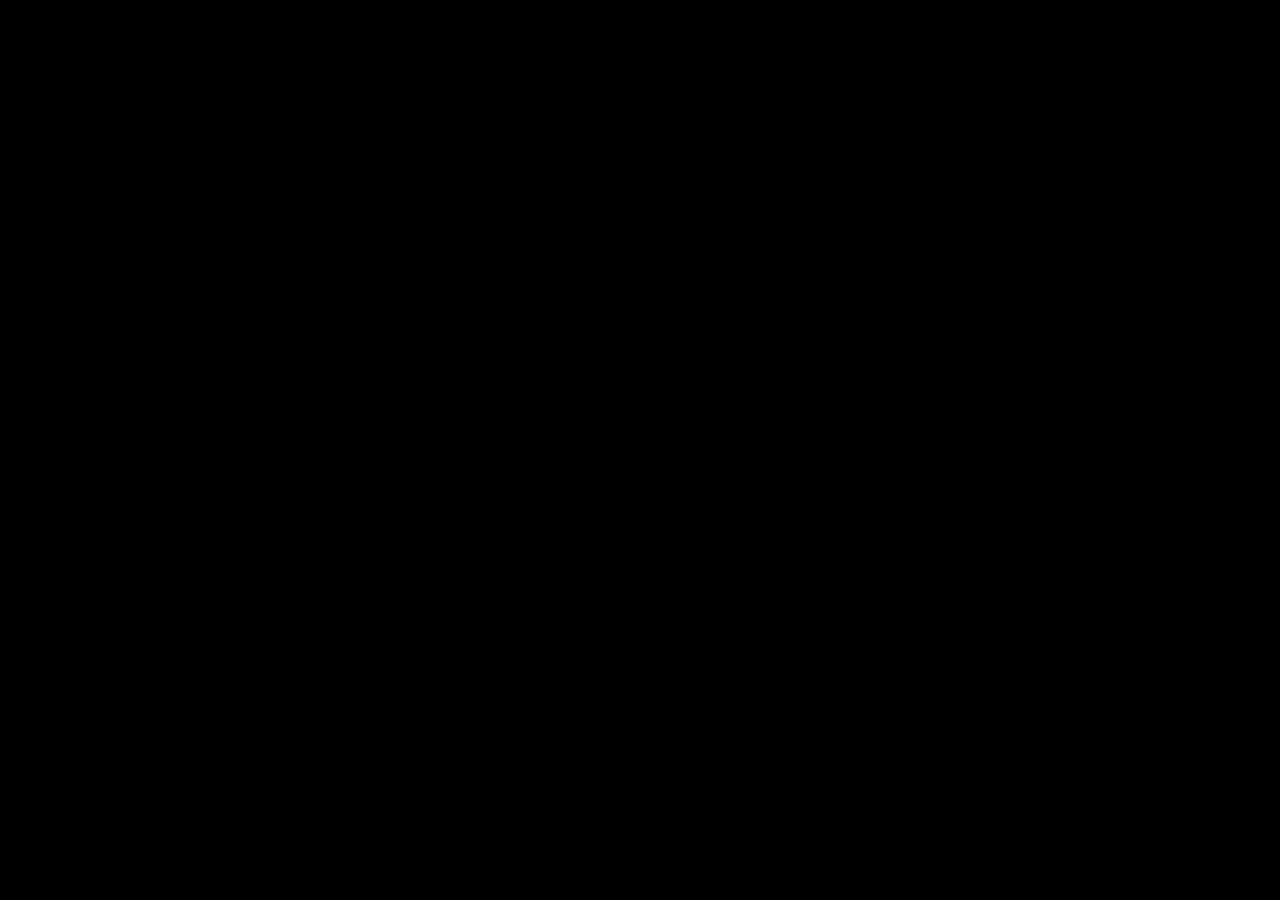
==== blog.html @ c132b90a "Update blog.html" ====
<!DOCTYPE html>
<html>
  <head>
    <meta charset="UTF-8" />
    <meta name="viewport" content="width=device-width, user-scalable=no">
    <link rel="stylesheet" type="text/css" href="css/styles.css" />
    <link rel="stylesheet" type="text/css" href="css/responsive.css" />
  </head>
  <body class="cardTemplate">
    <div class="card">
      <div class="card-image"></div>
      <div class="card-text">
        <span class="date">4 days ago</span>
        <h2>Post One</h2>
        <p>Lorem ipsum dolor sit amet consectetur, Ducimus, repudiandae temporibus omnis illum maxime.</p>
      </div>
      </div>
    <div class="card">
      <div class="card-image card2"></div>
      <div class="card-text card2">
        <span class="date">1 week ago</span>
        <h2>Post Two</h2>
        <p>Adipisicing elit. Ducimus, repudiandae corrupti amet temporibus omnis provident illum maxime quod.</p>
      </div>
      <div class="card-stats card2">
        <div class="stat">
          <div class="value">7<sup>m</sup></div>
          <div class="type">read</div>
        </div>
        <div class="stat border">
          <div class="value">7152</div>
          <div class="type">views</div>
        </div>
        <div class="stat">
          <div class="value">21</div>
          <div class="type">comments</div>
        </div>
      </div>
    </div>
    <div class="card">
        <div class="card-image card3"></div>
        <div class="card-text card3">
          <span class="date">3 week ago</span>
          <h2>Post Three</h2>
          <p>Repudiandae corrupti amet temporibus omnis provident illum maxime.</p>
        </div>
        <div class="card-stats card3">
          <div class="stat">
            <div class="value">5<sup>m</sup></div>
            <div class="type">read</div>
          </div>
          <div class="stat border">
            <div class="value">3021</div>
            <div class="type">views</div>
          </div>
          <div class="stat">
            <div class="value">15</div>
            <div class="type">comments</div>
          </div>
        </div>
      </div>
  </body>
</html>
---- css/styles.css ----
body {
  width: 100vw;
  height: 100vh;
  margin: 0;
  background: black;
  overflow: hidden;
  display: flex;
  justify-content: center;
  align-items: center;
}

canvas {
  position: absolute;
  top:0;
  left:0;
  z-index: -1;
}

.text-box {
  font-size: 30px;
  font-family: 'Raleway', sans-serif;
  letter-spacing: 7px;
  word-spacing: 12px;
  text-transform: uppercase;
  color:rgb(238, 238, 238);
  text-align: center;
}

.button-wrapper {
  display: flex;
  justify-content: center;
  align-items: center;
  padding: 15px;
  flex-direction: row;
}

.button {
  display: inline-block;
  font-size: 10px;
  font-weight: bold;
  padding: 15px;
  margin-left:20px;
  margin-right:20px;
  word-spacing: normal;
  letter-spacing: 5px;
  border: 2px solid white;
  background: black;
  cursor: pointer;
}

.button:hover {
  color: greenyellow;
  border: 2px solid greenyellow;
}
---- css/responsive.css ----
@media screen and (min-width: 480px) {
    
    .text-box {
        font-size: 40px;
      }

      .button {
        font-size: 12px;
      }

    }


@media screen and (min-width: 660px) {

    .text-box {
        font-size: 60px;
      }

      .button-wrapper {
        padding: 20px;
      }
      
      .button {
        font-size: 16px;
      }            



    }
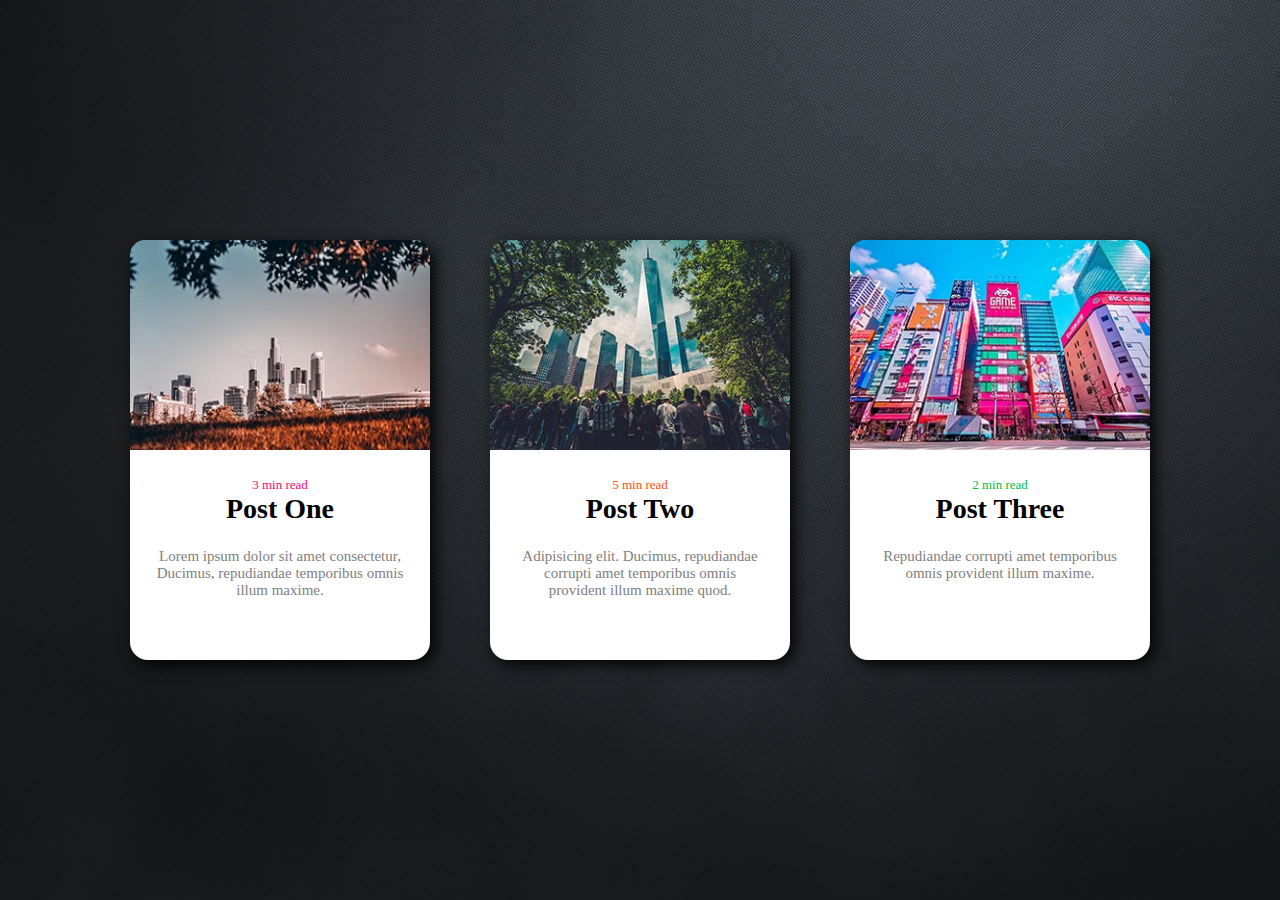
==== commit ba4193ac: "branch8_18112019" ====
--- a/blog.html
+++ b/blog.html
@@ -10,7 +10,7 @@
     <div class="card">
       <div class="card-image"></div>
       <div class="card-text">
-        <span class="date">4 days ago</span>
+        <span class="date">3 min read</span>
         <h2>Post One</h2>
         <p>Lorem ipsum dolor sit amet consectetur, Ducimus, repudiandae temporibus omnis illum maxime.</p>
       </div>
@@ -18,45 +18,17 @@
     <div class="card">
       <div class="card-image card2"></div>
       <div class="card-text card2">
-        <span class="date">1 week ago</span>
+        <span class="date">5 min read</span>
         <h2>Post Two</h2>
         <p>Adipisicing elit. Ducimus, repudiandae corrupti amet temporibus omnis provident illum maxime quod.</p>
       </div>
-      <div class="card-stats card2">
-        <div class="stat">
-          <div class="value">7<sup>m</sup></div>
-          <div class="type">read</div>
-        </div>
-        <div class="stat border">
-          <div class="value">7152</div>
-          <div class="type">views</div>
-        </div>
-        <div class="stat">
-          <div class="value">21</div>
-          <div class="type">comments</div>
-        </div>
       </div>
-    </div>
     <div class="card">
         <div class="card-image card3"></div>
         <div class="card-text card3">
-          <span class="date">3 week ago</span>
+          <span class="date">2 min read</span>
           <h2>Post Three</h2>
           <p>Repudiandae corrupti amet temporibus omnis provident illum maxime.</p>
-        </div>
-        <div class="card-stats card3">
-          <div class="stat">
-            <div class="value">5<sup>m</sup></div>
-            <div class="type">read</div>
-          </div>
-          <div class="stat border">
-            <div class="value">3021</div>
-            <div class="type">views</div>
-          </div>
-          <div class="stat">
-            <div class="value">15</div>
-            <div class="type">comments</div>
-          </div>
         </div>
       </div>
   </body>
--- a/css/styles.css
+++ b/css/styles.css
@@ -51,4 +51,131 @@
 .button:hover {
   color: greenyellow;
   border: 2px solid greenyellow;
-}+}
+
+a {
+  text-decoration: none;
+  color: white;
+}
+
+/* BLOG PAGE */
+
+.cardTemplate {
+  width: 100vw;
+  height: 100vh;
+  display: flex;
+  align-items: center;
+  justify-content: center;
+  background:url("../img/background.jpg");
+  overflow: hidden;
+}
+.card {
+  display: grid;
+  grid-template-columns: 300px;
+  grid-template-rows: 210px 210px 0px;
+  grid-template-areas: "image" "text" "stats";
+
+  border-radius: 18px;
+  background: white;
+  box-shadow: 5px 5px 15px rgba(0,0,0,0.9);
+  font-family: roboto;
+  text-align: center;
+
+
+  transition: 0.5s ease;
+  cursor: pointer;
+  margin:30px;
+}
+.card-image {
+  grid-area: image;
+  background: url("../img/img1.jpg");
+  border-top-left-radius: 15px;
+  border-top-right-radius: 15px;
+  background-size: cover;
+}
+
+.card-text {
+  grid-area: text;
+  margin: 25px;
+}
+.card-text .date {
+  color: rgb(255, 7, 110);
+  font-size:13px;
+}
+.card-text p {
+  color: grey;
+  font-size:15px;
+  font-weight: 300;
+}
+.card-text h2 {
+  margin-top:0px;
+  font-size:28px;
+}
+.card-stats {
+  grid-area: stats;
+  display: grid;
+  grid-template-columns: 1fr 1fr 1fr;
+  grid-template-rows: 1fr;
+  border-bottom-left-radius: 15px;
+  border-bottom-right-radius: 15px;
+  background: rgb(255, 7, 110);
+}
+.card-stats .stat {
+  padding:10px;
+  display: flex;
+  align-items: center;
+  justify-content: center;
+  flex-direction: column;
+  color: white;
+}
+.card-stats .border {
+  border-left: 1px solid rgb(172, 26, 87);
+  border-right: 1px solid rgb(172, 26, 87);
+}
+.card-stats .value{
+  font-size:22px;
+  font-weight: 500;
+}
+.card-stats .value sup{
+  font-size:12px;
+}
+.card-stats .type{
+  font-size:11px;
+  font-weight: 300;
+  text-transform: uppercase;
+}
+.card:hover {
+  transform: scale(1.15);
+  box-shadow: 5px 5px 15px rgba(0,0,0,0.6);
+}
+
+/*card2*/
+.card-image.card2 {
+  background: url("../img/img2.jpg");
+  background-size: cover;
+}
+.card-text.card2 .date {
+  color: rgb(255, 77, 7);
+}
+.card-stats.card2 .border {
+  border-left: 1px solid rgb(185, 67, 20);
+  border-right: 1px solid rgb(185, 67, 20);
+}
+.card-stats.card2 {
+  background: rgb(255, 77, 7);
+}
+/*card3*/
+.card-image.card3 {
+  background: url("../img/img3.jpg");
+  background-size: cover;
+}
+.card-text.card3 .date {
+  color: rgb(0, 189, 63);
+}
+.card-stats.card3 .border {
+  border-left: 1px solid rgb(14, 122, 50);
+  border-right: 1px solid rgb(14, 122, 50);
+}
+.card-stats.card3 {
+  background: rgb(0, 189, 63);
+}
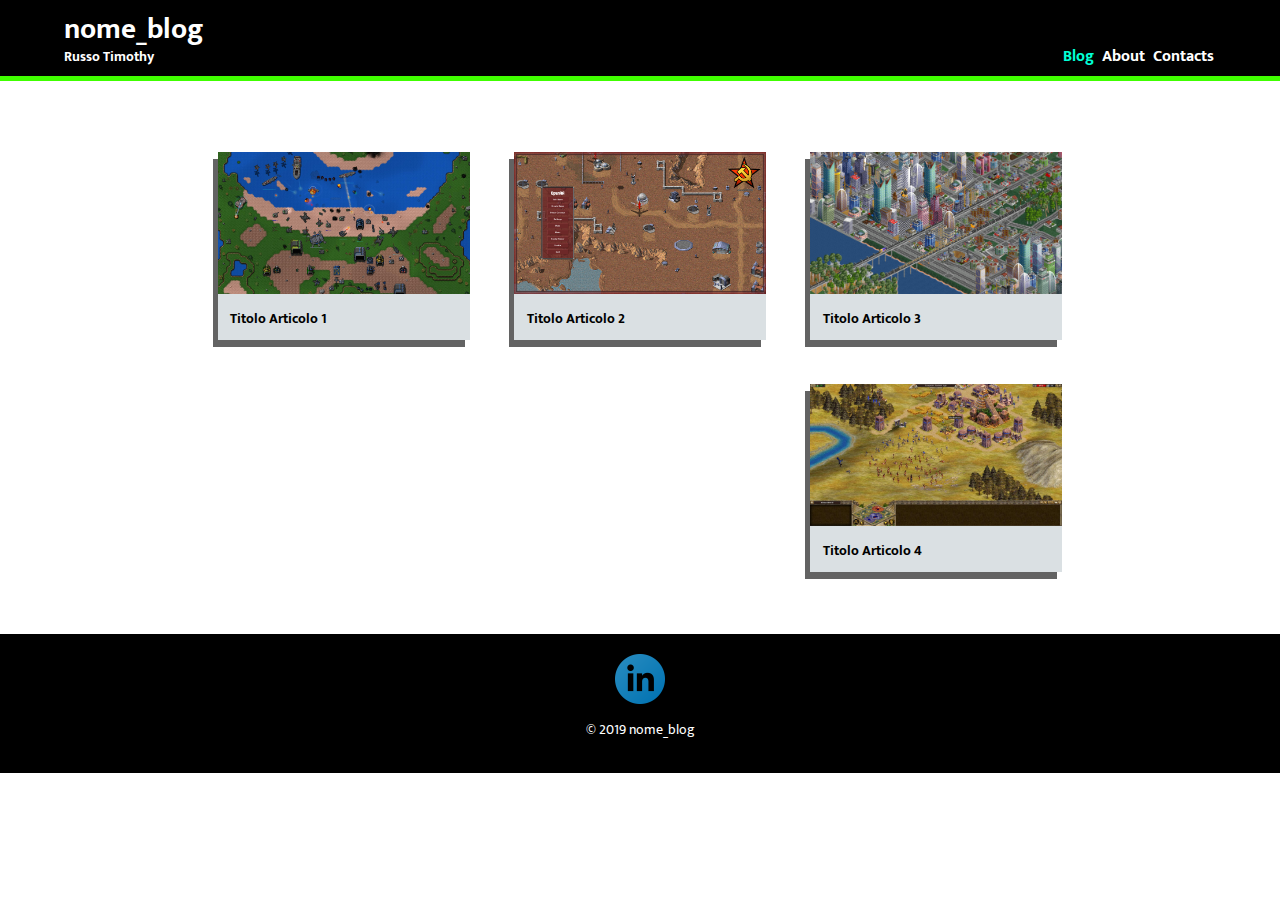
==== commit 5077c34c: "branch11_18112019" ====
--- a/blog.html
+++ b/blog.html
@@ -1,35 +1,50 @@
 <!DOCTYPE html>
+
 <html>
-  <head>
-    <meta charset="UTF-8" />
-    <meta name="viewport" content="width=device-width, user-scalable=no">
-    <link rel="stylesheet" type="text/css" href="css/styles.css" />
-    <link rel="stylesheet" type="text/css" href="css/responsive.css" />
-  </head>
-  <body class="cardTemplate">
-    <div class="card">
-      <div class="card-image"></div>
-      <div class="card-text">
-        <span class="date">3 min read</span>
-        <h2>Post One</h2>
-        <p>Lorem ipsum dolor sit amet consectetur, Ducimus, repudiandae temporibus omnis illum maxime.</p>
-      </div>
-      </div>
-    <div class="card">
-      <div class="card-image card2"></div>
-      <div class="card-text card2">
-        <span class="date">5 min read</span>
-        <h2>Post Two</h2>
-        <p>Adipisicing elit. Ducimus, repudiandae corrupti amet temporibus omnis provident illum maxime quod.</p>
-      </div>
-      </div>
-    <div class="card">
-        <div class="card-image card3"></div>
-        <div class="card-text card3">
-          <span class="date">2 min read</span>
-          <h2>Post Three</h2>
-          <p>Repudiandae corrupti amet temporibus omnis provident illum maxime.</p>
-        </div>
-      </div>
-  </body>
+
+<head>
+        <meta charset="utf-8">
+        <title>nome_blog</title>
+        <link rel="shortcut icon" type="image/x-icon" href="img/favicon.ico">
+        <link rel="stylesheet" type="text/css" href="css/normalize.css">
+        <link href="https://fonts.googleapis.com/css?family=Mukta&display=swap" rel="stylesheet"> 
+        <link rel="stylesheet" type="text/css" href="css/styles.css">
+        <link rel="stylesheet" type="text/css" href="css/responsive.css">
+        <meta name="viewport" content="width=device-widht, initial-scale=1.0">
+</head>
+
+<body>
+    <header class="main-header clearfix">
+        <a href="index.html" id="logo">
+            <h1>nome_blog</h1>
+            <h2>Russo Timothy</h2>
+        </a>
+        <nav>
+            <ul>
+                <li>
+                    <a href="blog.html" class="selected">Blog</a>
+                    <a href="about.html">About</a>
+                    <a href="contact.html">Contacts</a>
+                </li>
+            </ul>
+        </nav>
+    </header>
+    <div class="wrapper clearfix">
+        <section>
+            <ul id="articles">
+                    <li><a href="articolo1.html"><img src="img/test.jpg" alt=""><p>Titolo Articolo 1</p></a></li>
+                    <li><a href="articolo2.html"><img src="img/test2.jpg" alt=""><p>Titolo Articolo 2</p></a></li>
+                    <li><a href="articolo3.html"><img src="img/test3.jpg" alt=""><p>Titolo Articolo 3</p></a></li>
+                    <li><a href="articolo4.html"><img src="img/test4.jpg" alt=""><p>Titolo Articolo 4</p></a></li>
+            </ul>
+        </section>
+    </div>
+    <footer class="footer">
+        <a href="https://www.linkedin.com/in/timothy-russo-0b9a4111b/">
+        <img src="img/linkedin.png" alt="Linkedin" width="50">
+        </a>
+        <p>&copy; 2019 nome_blog</p>
+    </footer>
+</body>
+
 </html>
--- a/css/styles.css
+++ b/css/styles.css
@@ -1,4 +1,4 @@
-body {
+.star {
   width: 100vw;
   height: 100vh;
   margin: 0;
@@ -60,122 +60,209 @@
 
 /* BLOG PAGE */
 
-.cardTemplate {
-  width: 100vw;
-  height: 100vh;
-  display: flex;
-  align-items: center;
-  justify-content: center;
-  background:url("../img/background.jpg");
-  overflow: hidden;
-}
-.card {
-  display: grid;
-  grid-template-columns: 300px;
-  grid-template-rows: 210px 210px 0px;
-  grid-template-areas: "image" "text" "stats";
-
-  border-radius: 18px;
-  background: white;
-  box-shadow: 5px 5px 15px rgba(0,0,0,0.9);
-  font-family: roboto;
-  text-align: center;
-
-
-  transition: 0.5s ease;
-  cursor: pointer;
-  margin:30px;
-}
-.card-image {
-  grid-area: image;
-  background: url("../img/img1.jpg");
-  border-top-left-radius: 15px;
-  border-top-right-radius: 15px;
+/*** GENERAL ***/
+
+a {
+  text-decoration: none;
+}
+
+body {
+  font-family: 'Mukta', sans-serif;
+}
+
+.clearfix::after {
+  content: " ";
+  display: table;
+  clear: both;
+}
+
+
+
+/*** HEADER ***/
+
+#logo {
+  text-align: center;
+}
+
+.main-header {
+  background-color: black;
+  margin: 0 auto;
+  padding: 5px 0 0 0;
+  overflow: auto;
+  position: fixed;
+  width: 100%;
+  top: 0;
+  z-index: 1;
+}
+
+h1 {
+  color: white;
+  margin: 8px 0 3px 0;
+  font-size: 1.8em;
+}
+
+h2 {
+  color: white;
+  margin: 3px 0 10px 0;
+  font-size: 0.9em;
+}
+
+/*** NAV ***/
+
+nav {
+  background-color: #9c9c9c;
+  text-align: center;
+  max-width: 940px;
+  margin: 0 auto;
+  padding: 5px 0 5px 0;
+}
+
+nav a {
+  color: white;
+  padding: 0 2px;
+}
+
+nav ul {
+  list-style: none;
+  margin: 5px 0;
+  padding: 0;
+}
+
+nav li {
+  display: inline-block;
+}
+
+nav a:hover {
+  color: #40ff00;
+  text-decoration: overline;
+}
+
+nav a.selected {
+  color: black;
+}
+
+
+/*** BANNER HERO ***/
+
+.banner-hero {
+  text-align: center;
+  padding: 500px 0 30px 0;
+  margin: 0 auto;
+  background-image: url(../img/hero-banner.jpg);
   background-size: cover;
-}
-
-.card-text {
-  grid-area: text;
-  margin: 25px;
-}
-.card-text .date {
-  color: rgb(255, 7, 110);
-  font-size:13px;
-}
-.card-text p {
-  color: grey;
-  font-size:15px;
-  font-weight: 300;
-}
-.card-text h2 {
-  margin-top:0px;
-  font-size:28px;
-}
-.card-stats {
-  grid-area: stats;
-  display: grid;
-  grid-template-columns: 1fr 1fr 1fr;
-  grid-template-rows: 1fr;
-  border-bottom-left-radius: 15px;
-  border-bottom-right-radius: 15px;
-  background: rgb(255, 7, 110);
-}
-.card-stats .stat {
-  padding:10px;
-  display: flex;
-  align-items: center;
-  justify-content: center;
-  flex-direction: column;
-  color: white;
-}
-.card-stats .border {
-  border-left: 1px solid rgb(172, 26, 87);
-  border-right: 1px solid rgb(172, 26, 87);
-}
-.card-stats .value{
-  font-size:22px;
-  font-weight: 500;
-}
-.card-stats .value sup{
-  font-size:12px;
-}
-.card-stats .type{
-  font-size:11px;
-  font-weight: 300;
-  text-transform: uppercase;
-}
-.card:hover {
-  transform: scale(1.15);
-  box-shadow: 5px 5px 15px rgba(0,0,0,0.6);
-}
-
-/*card2*/
-.card-image.card2 {
-  background: url("../img/img2.jpg");
-  background-size: cover;
-}
-.card-text.card2 .date {
-  color: rgb(255, 77, 7);
-}
-.card-stats.card2 .border {
-  border-left: 1px solid rgb(185, 67, 20);
-  border-right: 1px solid rgb(185, 67, 20);
-}
-.card-stats.card2 {
-  background: rgb(255, 77, 7);
-}
-/*card3*/
-.card-image.card3 {
-  background: url("../img/img3.jpg");
-  background-size: cover;
-}
-.card-text.card3 .date {
-  color: rgb(0, 189, 63);
-}
-.card-stats.card3 .border {
-  border-left: 1px solid rgb(14, 122, 50);
-  border-right: 1px solid rgb(14, 122, 50);
-}
-.card-stats.card3 {
-  background: rgb(0, 189, 63);
-}
+  background-repeat: no-repeat;
+  background-position: center;
+}
+
+.banner-hero p {
+  font-size: 1.4em;
+  color: white;
+}
+
+
+/*** SECTION ***/
+
+.wrapper {
+  max-width: 940px;
+  margin: 0 auto;
+  padding: 130px 2% 40px 2%;
+  box-sizing: border-box;
+}
+
+#articles {
+  list-style: none;
+  margin: 0;
+  padding: 0;
+}
+
+img {
+  max-width: 100%;
+}
+
+#articles li {
+  float: left;
+  width: 95%;
+  margin: 2.5%;
+  background-color:#dae0e3;
+  box-shadow: -5px 7px 0px rgba(0, 0, 0, 0.61);
+  transition: 0.2s;
+}
+
+#articles li:hover {
+  background-color: #40ff00;
+}
+
+#articles li a p {
+font-size: 0.85em;
+color: black;
+padding: 5%;
+margin: 0;
+font-weight: bold;
+}
+
+.wrapper-contact {
+  max-width: 940px;
+  margin: 0 auto;
+  padding: 130px 2% 40px 2%;
+  box-sizing: border-box;
+}
+
+.wrapper-about {
+  max-width: 940px;
+  margin: 0 auto;
+  padding: 120px 2% 40px 2%;
+  box-sizing: border-box;
+}
+
+
+/*** FOOTER **/
+
+.footer {
+  text-align: center;
+  clear: both;
+  padding: 20px 0;
+  background-color: black;
+  margin: 0 auto;
+}
+
+.footer p {
+  font-size: 0.85em;
+  color: white;
+}
+
+
+/*** ABOUT ***/
+
+.foto-profilo {
+  display: block;
+  max-width: 200px;
+  margin: 0 auto 40px;
+  border-radius: 100%;
+}
+
+
+/*** CONTACT ***/
+
+#contact-info {
+  list-style: none;
+  padding: 0;
+  margin: 0;
+}
+
+#contact-info a {
+  color: black;
+  display: block;
+  min-height: 20px;
+  background-repeat: no-repeat;
+  background-size: 20px 20px;
+  padding: 0 0 0 30px;
+  margin: 0 0 10px;
+}
+
+#contact-info li.phone a {
+  background-image: url(../img/phone.png);
+}
+
+#contact-info li.email a {
+  background-image: url(../img/email.png);
+}--- a/css/responsive.css
+++ b/css/responsive.css
@@ -7,6 +7,19 @@
       .button {
         font-size: 12px;
       }
+
+      /*** CONTACT ***/
+
+    #info {
+      width: 50%;
+      float: left;
+      padding-bottom: 40px;
+  }
+
+    #contatti {
+      width: 40%;
+      float: right;
+  }
 
     }
 
@@ -23,8 +36,100 @@
       
       .button {
         font-size: 16px;
-      }            
+      }    
+      
+    /*** ABOUT ***/
+
+    .foto-profilo {
+        float: left;
+        margin: 0 5% 50px 0;
+    }
 
 
+/*** HOME ***/
+
+#articles li {
+    width: 28.33333333%;
+}
+
+
+/*** HEADER ***/
+
+#logo {
+    float: left;
+    width: 45%;
+    margin-left: 5%;
+    text-align: left;
+}
+
+nav {
+    float: right;
+    width: 45%;
+    margin-right: 5%;
+    background: none;
+    text-align: right;
+    padding-top: 38px;
+}
+
+nav a {
+    padding: 0 2px;
+    font-weight: bold;
+    font-size: 1em;
+}
+
+nav a.selected {
+    color: #00ffd5;
+}
+
+.main-header {
+    border-bottom: 5px solid #40ff00;
+}
+
+  /*** ABOUT ***/
+
+  .foto-profilo {
+    float: left;
+    margin: 0 5% 50px 0;
+}
+
+
+/*** HOME ***/
+
+#articles li {
+width: 28.33333333%;
+}
+
+
+/*** HEADER ***/
+
+#logo {
+float: left;
+width: 45%;
+margin-left: 5%;
+text-align: left;
+}
+
+nav {
+float: right;
+width: 45%;
+margin-right: 5%;
+background: none;
+text-align: right;
+padding-top: 38px;
+}
+
+nav a {
+padding: 0 2px;
+font-weight: bold;
+font-size: 1em;
+}
+
+nav a.selected {
+color: #00ffd5;
+}
+
+.main-header {
+border-bottom: 5px solid #40ff00;
+}
 
     }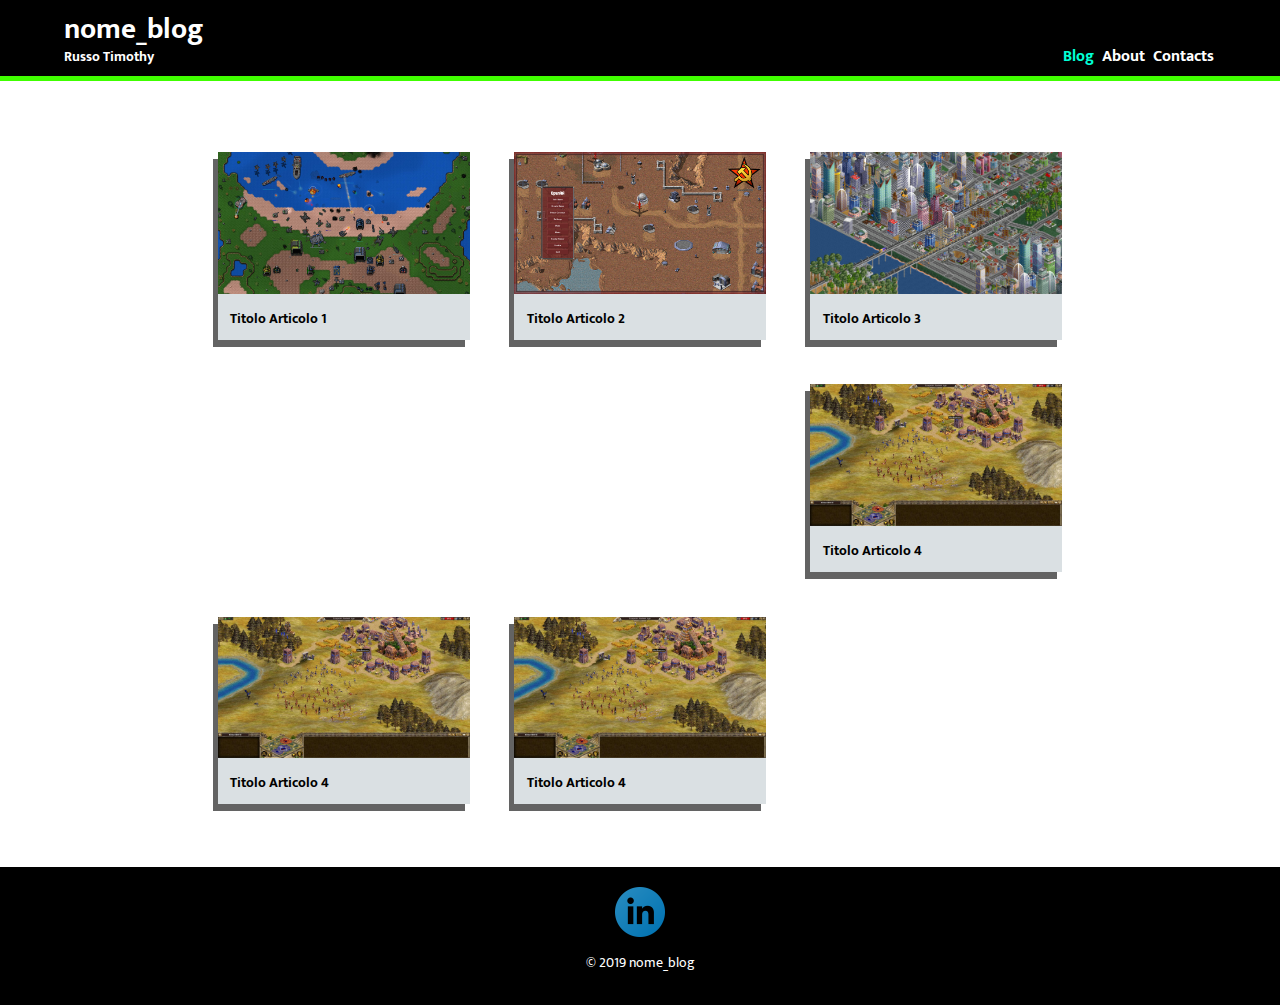
==== commit 995ecf1b: "Update blog.html" ====
--- a/blog.html
+++ b/blog.html
@@ -36,6 +36,8 @@
                     <li><a href="articolo2.html"><img src="img/test2.jpg" alt=""><p>Titolo Articolo 2</p></a></li>
                     <li><a href="articolo3.html"><img src="img/test3.jpg" alt=""><p>Titolo Articolo 3</p></a></li>
                     <li><a href="articolo4.html"><img src="img/test4.jpg" alt=""><p>Titolo Articolo 4</p></a></li>
+                    <li><a href="articolo4.html"><img src="img/test4.jpg" alt=""><p>Titolo Articolo 4</p></a></li>
+                    <li><a href="articolo4.html"><img src="img/test4.jpg" alt=""><p>Titolo Articolo 4</p></a></li>
             </ul>
         </section>
     </div>
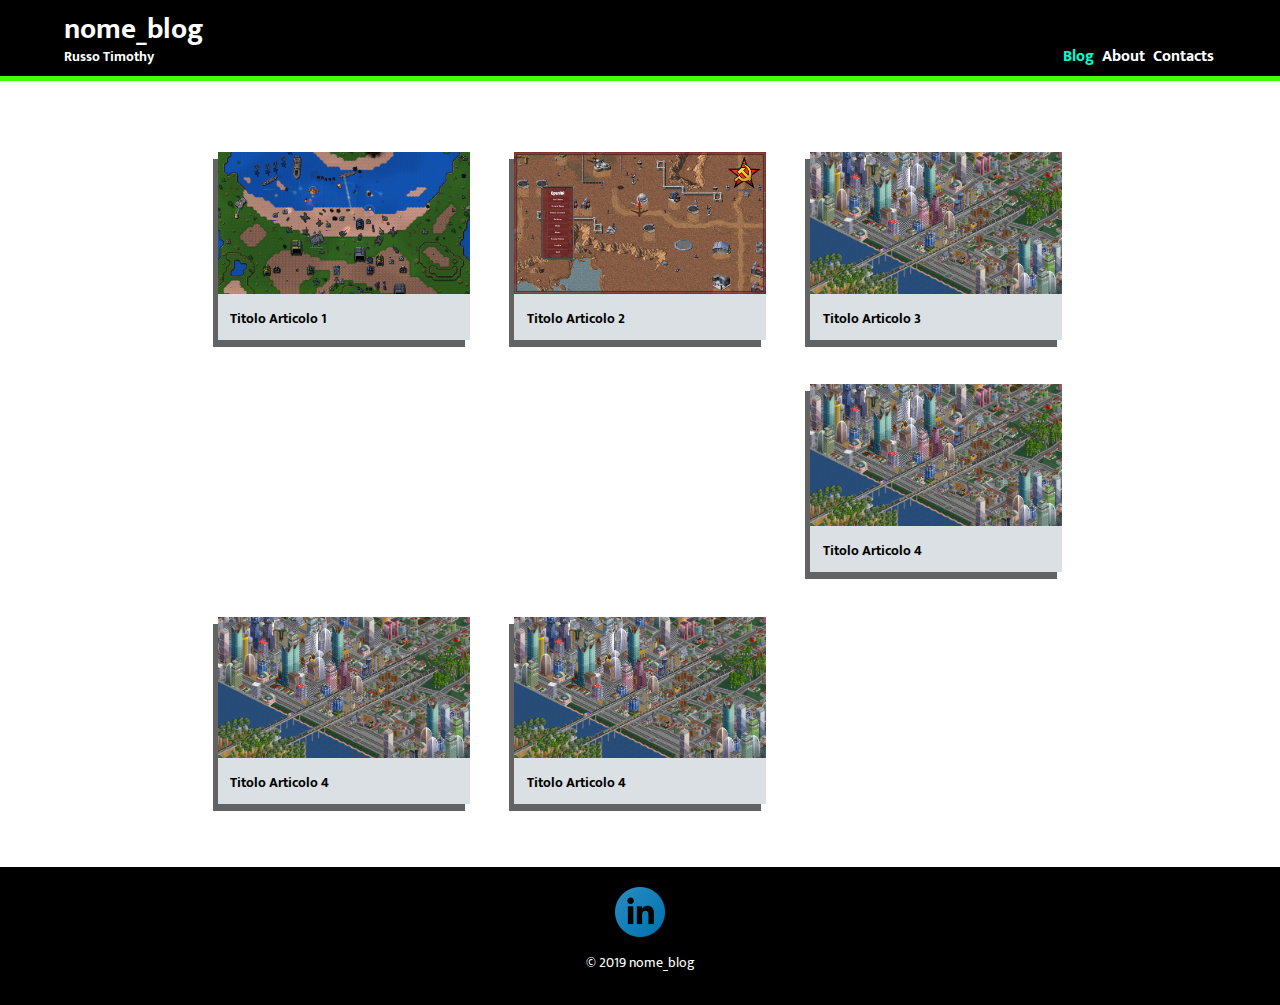
==== commit b0c76139: "Update blog.html" ====
--- a/blog.html
+++ b/blog.html
@@ -35,9 +35,9 @@
                     <li><a href="articolo1.html"><img src="img/test.jpg" alt=""><p>Titolo Articolo 1</p></a></li>
                     <li><a href="articolo2.html"><img src="img/test2.jpg" alt=""><p>Titolo Articolo 2</p></a></li>
                     <li><a href="articolo3.html"><img src="img/test3.jpg" alt=""><p>Titolo Articolo 3</p></a></li>
-                    <li><a href="articolo4.html"><img src="img/test4.jpg" alt=""><p>Titolo Articolo 4</p></a></li>
-                    <li><a href="articolo4.html"><img src="img/test4.jpg" alt=""><p>Titolo Articolo 4</p></a></li>
-                    <li><a href="articolo4.html"><img src="img/test4.jpg" alt=""><p>Titolo Articolo 4</p></a></li>
+                    <li><a href="articolo4.html"><img src="img/test3.jpg" alt=""><p>Titolo Articolo 4</p></a></li>
+                    <li><a href="articolo4.html"><img src="img/test3.jpg" alt=""><p>Titolo Articolo 4</p></a></li>
+                    <li><a href="articolo4.html"><img src="img/test3.jpg" alt=""><p>Titolo Articolo 4</p></a></li>
             </ul>
         </section>
     </div>
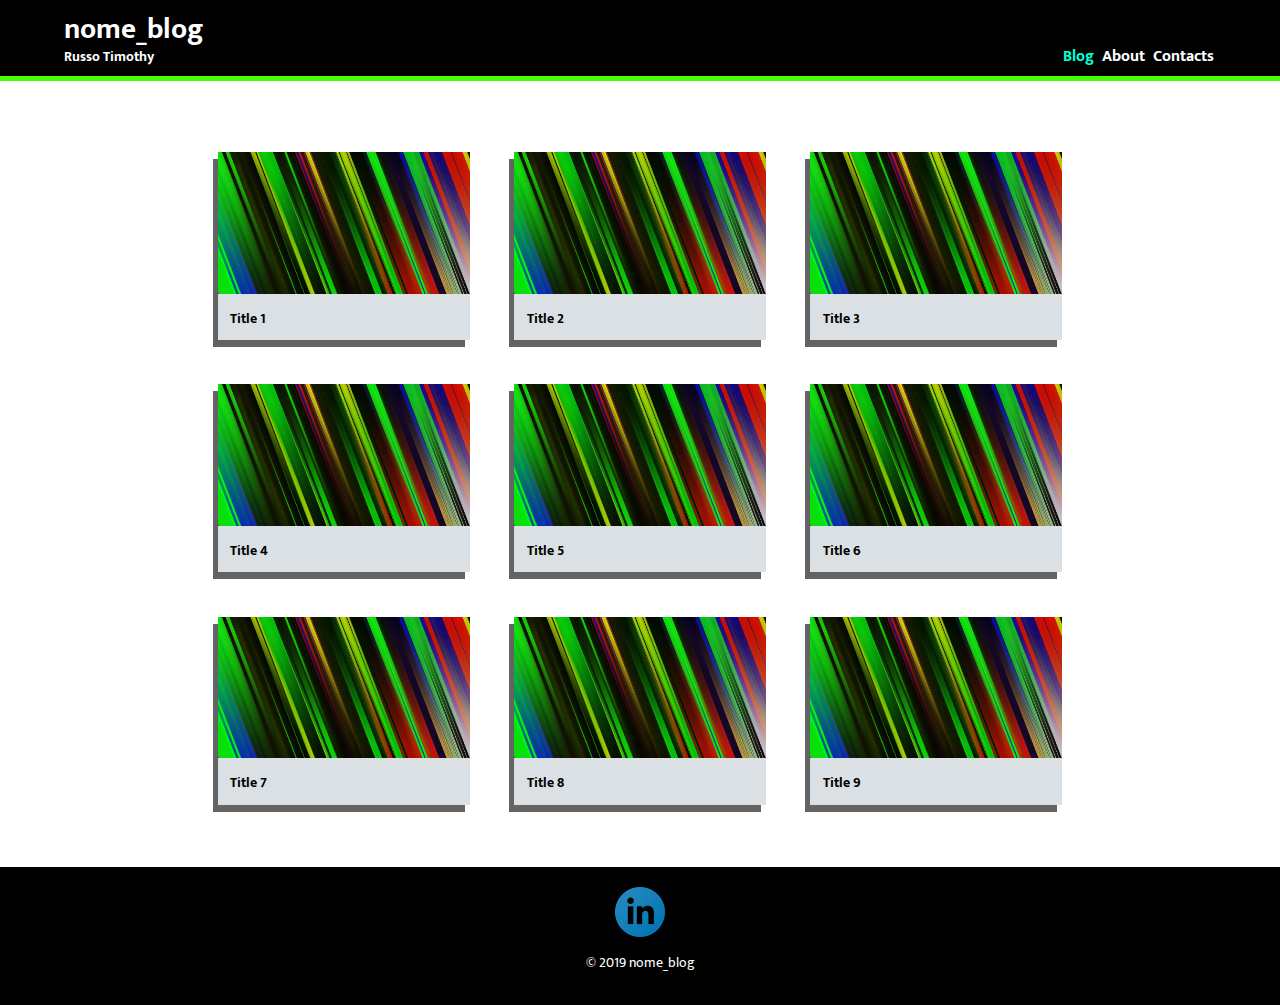
==== commit d78f306a: "branch12_18112019" ====
--- a/blog.html
+++ b/blog.html
@@ -32,12 +32,15 @@
     <div class="wrapper clearfix">
         <section>
             <ul id="articles">
-                    <li><a href="articolo1.html"><img src="img/test.jpg" alt=""><p>Titolo Articolo 1</p></a></li>
-                    <li><a href="articolo2.html"><img src="img/test2.jpg" alt=""><p>Titolo Articolo 2</p></a></li>
-                    <li><a href="articolo3.html"><img src="img/test3.jpg" alt=""><p>Titolo Articolo 3</p></a></li>
-                    <li><a href="articolo4.html"><img src="img/test3.jpg" alt=""><p>Titolo Articolo 4</p></a></li>
-                    <li><a href="articolo4.html"><img src="img/test3.jpg" alt=""><p>Titolo Articolo 4</p></a></li>
-                    <li><a href="articolo4.html"><img src="img/test3.jpg" alt=""><p>Titolo Articolo 4</p></a></li>
+                    <li><a href="articolo1.html"><img src="img/test.jpg" alt=""><p>Title 1</p></a></li>
+                    <li><a href="articolo2.html"><img src="img/test.jpg" alt=""><p>Title 2</p></a></li>
+                    <li><a href="articolo3.html"><img src="img/test.jpg" alt=""><p>Title 3</p></a></li>
+                    <li><a href="articolo4.html"><img src="img/test.jpg" alt=""><p>Title 4</p></a></li>
+                    <li><a href="articolo4.html"><img src="img/test.jpg" alt=""><p>Title 5</p></a></li>
+                    <li><a href="articolo4.html"><img src="img/test.jpg" alt=""><p>Title 6</p></a></li>
+                    <li><a href="articolo4.html"><img src="img/test.jpg" alt=""><p>Title 7</p></a></li>
+                    <li><a href="articolo4.html"><img src="img/test.jpg" alt=""><p>Title 8</p></a></li>
+                    <li><a href="articolo4.html"><img src="img/test.jpg" alt=""><p>Title 9</p></a></li>
             </ul>
         </section>
     </div>
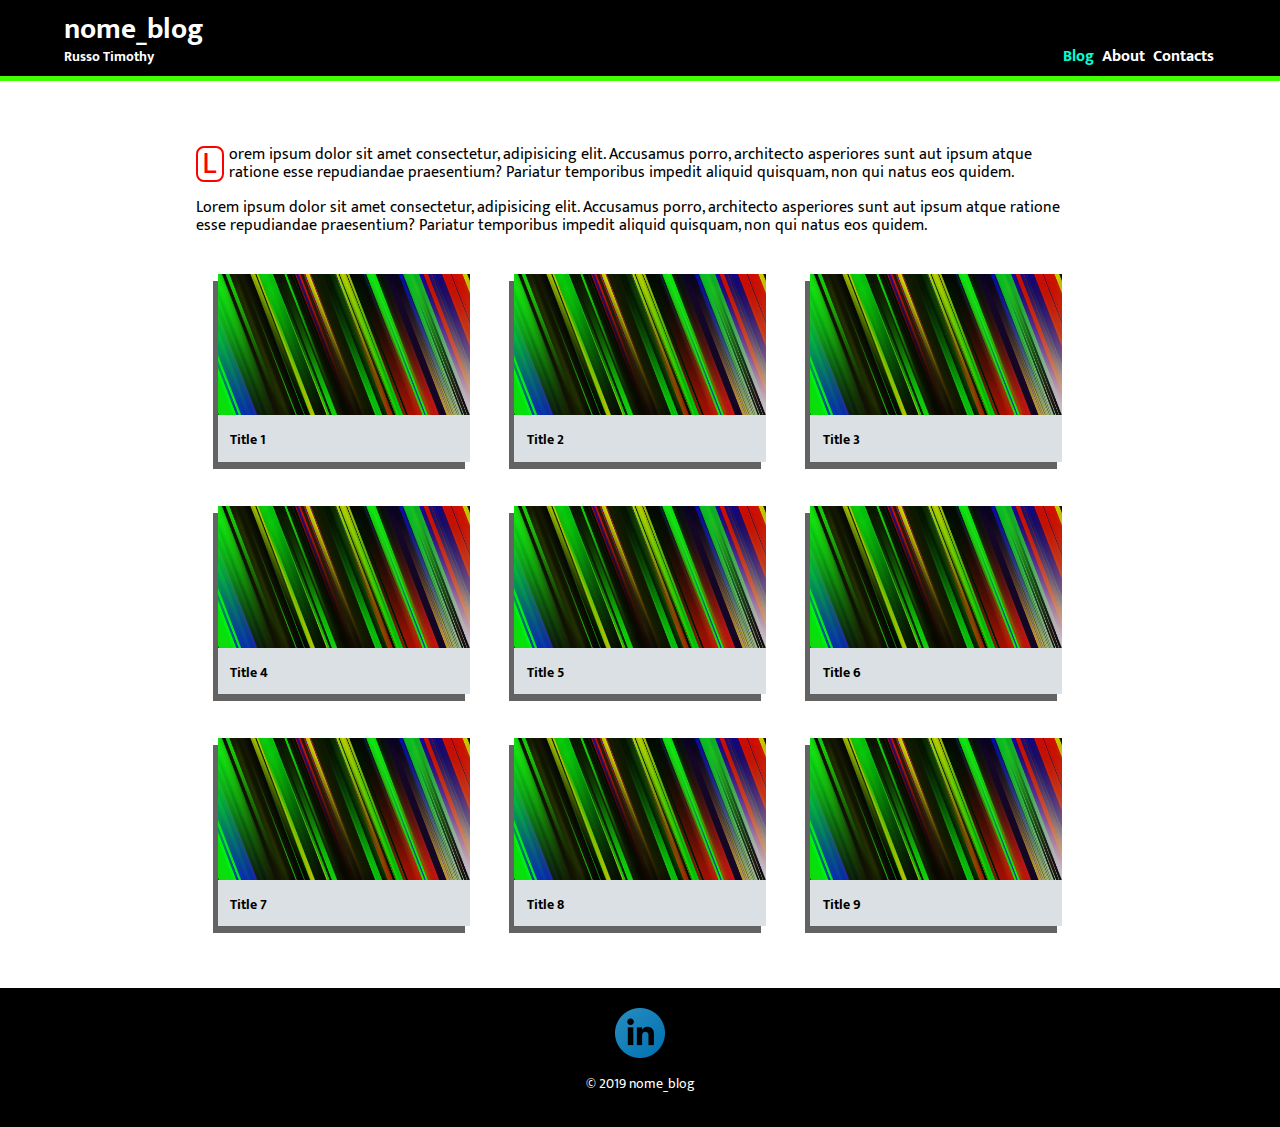
==== commit 027bd85c: "branch13_19112019" ====
--- a/blog.html
+++ b/blog.html
@@ -7,7 +7,7 @@
         <title>nome_blog</title>
         <link rel="shortcut icon" type="image/x-icon" href="img/favicon.ico">
         <link rel="stylesheet" type="text/css" href="css/normalize.css">
-        <link href="https://fonts.googleapis.com/css?family=Mukta&display=swap" rel="stylesheet"> 
+        <link href="https://fonts.googleapis.com/css?family=Mukta&display=swap" rel="stylesheet">
         <link rel="stylesheet" type="text/css" href="css/styles.css">
         <link rel="stylesheet" type="text/css" href="css/responsive.css">
         <meta name="viewport" content="width=device-widht, initial-scale=1.0">
@@ -31,6 +31,8 @@
     </header>
     <div class="wrapper clearfix">
         <section>
+            <p class="firstcap">Lorem ipsum dolor sit amet consectetur, adipisicing elit. Accusamus porro, architecto asperiores sunt aut ipsum atque ratione esse repudiandae praesentium? Pariatur temporibus impedit aliquid quisquam, non qui natus eos quidem.</p>
+            <p>Lorem ipsum dolor sit amet consectetur, adipisicing elit. Accusamus porro, architecto asperiores sunt aut ipsum atque ratione esse repudiandae praesentium? Pariatur temporibus impedit aliquid quisquam, non qui natus eos quidem.</p>
             <ul id="articles">
                     <li><a href="articolo1.html"><img src="img/test.jpg" alt=""><p>Title 1</p></a></li>
                     <li><a href="articolo2.html"><img src="img/test.jpg" alt=""><p>Title 2</p></a></li>
--- a/css/styles.css
+++ b/css/styles.css
@@ -162,6 +162,17 @@
 
 /*** SECTION ***/
 
+.firstcap:first-of-type::first-letter {
+  color: red;
+  padding: 0 .3rem;
+  margin: 0 .3rem 0 0;
+  border: 2px solid;
+  border-radius: 8px;
+  font-size: 3rem;
+  float: left;
+  line-height: 1;
+}
+
 .wrapper {
   max-width: 940px;
   margin: 0 auto;
--- a/css/responsive.css
+++ b/css/responsive.css
@@ -20,6 +20,10 @@
       width: 40%;
       float: right;
   }
+
+    .firstcap:first-of-type::first-letter {
+      font-size: 2rem;
+    }
 
     }
 
